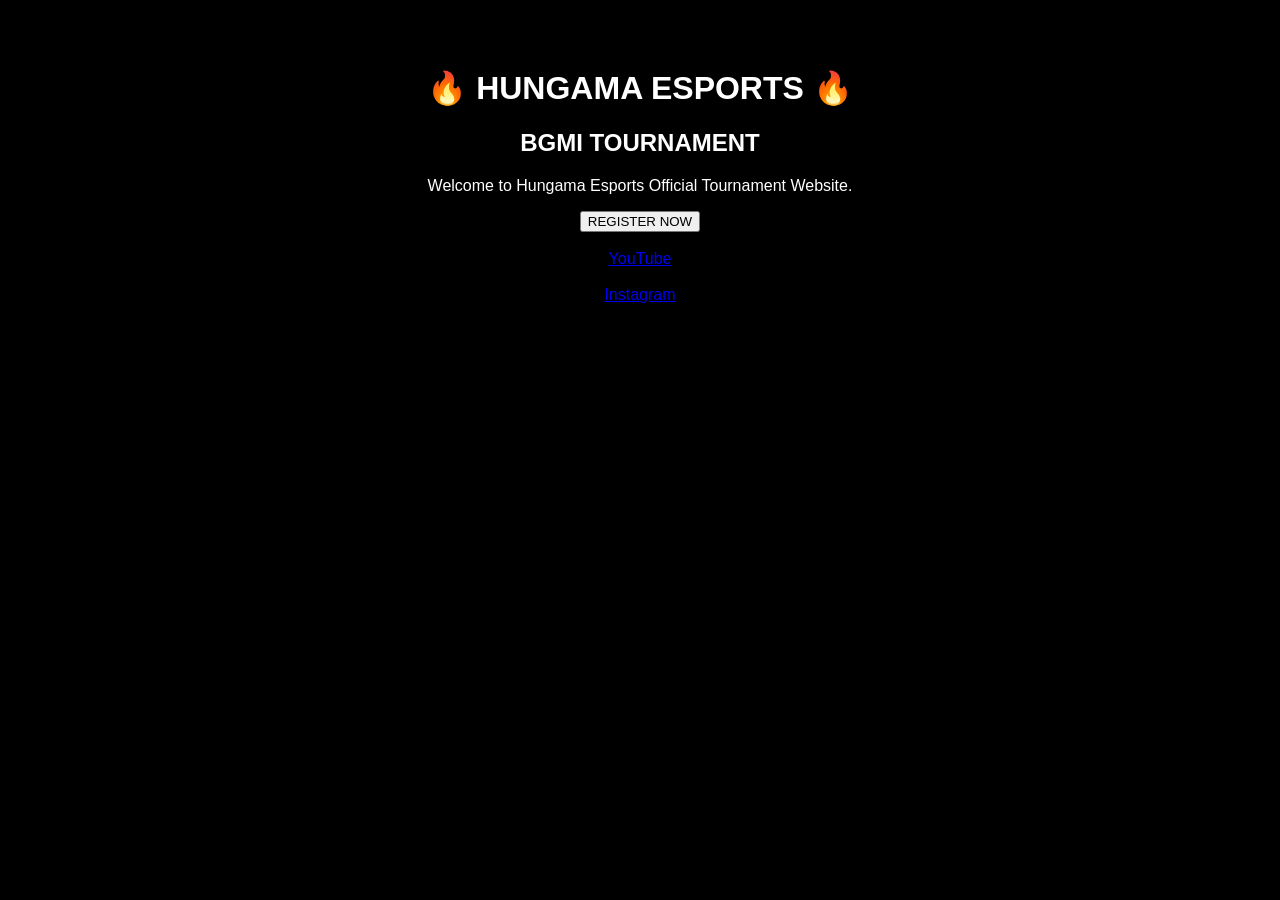
==== index.html @ 8bc0130c "Create index.html for Hungama Esports tournament Initial creation of the tournament website with bas" ====
<!DOCTYPE html>
<html lang="en">
<head>
  <meta charset="UTF-8">
  <meta name="viewport" content="width=device-width, initial-scale=1.0">
  <title>Hungama Esports</title>
</head>
<body style="background:#000;color:#fff;text-align:center;font-family:Arial;padding:40px;">

<h1>🔥 HUNGAMA ESPORTS 🔥</h1>

<h2>BGMI TOURNAMENT</h2>

<p>Welcome to Hungama Esports Official Tournament Website.</p>

<button>REGISTER NOW</button>

<br><br>

<a href="https://youtube.com/@hungama_esport?si=5mt2iLfb521uN93T" target="_blank">
YouTube
</a>

<br><br>

<a href="https://www.instagram.com/official_hungama_esport?igsh=Z2xwNmg2cGlmNXA0" target="_blank">
Instagram
</a>

</body>
</html>
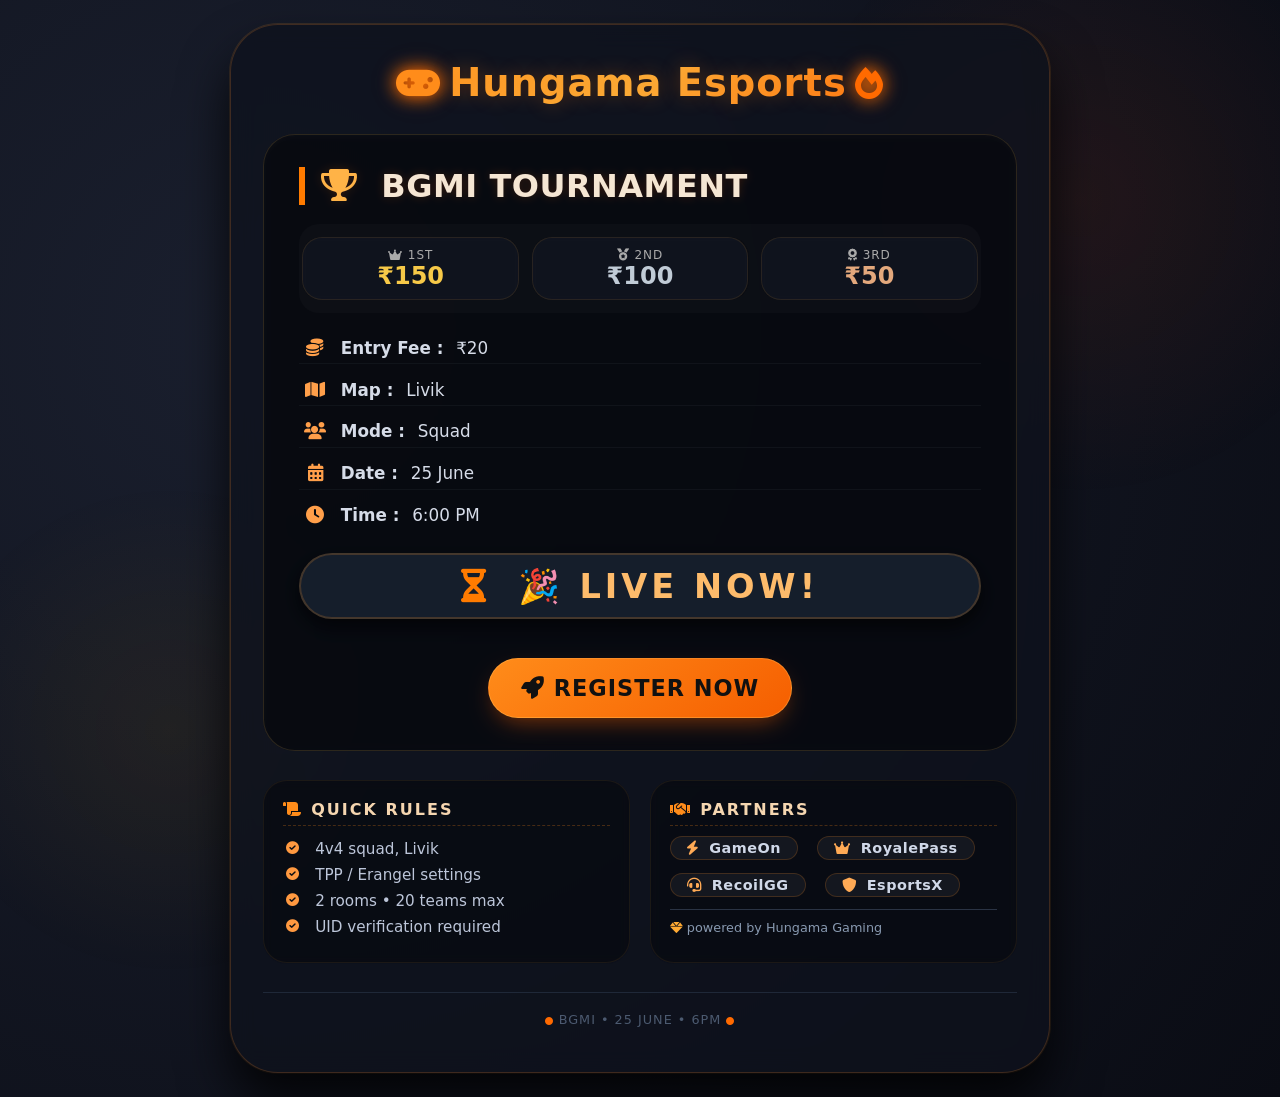
==== commit 016d7bfa: "Update index.html" ====
--- a/index.html
+++ b/index.html
@@ -1,31 +1,472 @@
 <!DOCTYPE html>
 <html lang="en">
 <head>
-  <meta charset="UTF-8">
-  <meta name="viewport" content="width=device-width, initial-scale=1.0">
-  <title>Hungama Esports</title>
+  <meta charset="UTF-8" />
+  <meta name="viewport" content="width=device-width, initial-scale=1.0" />
+  <title>Hungama Esports · BGMI Arena</title>
+  <!-- Font Awesome Icons (free) -->
+  <link rel="stylesheet" href="https://cdnjs.cloudflare.com/ajax/libs/font-awesome/6.0.0-beta3/css/all.min.css" />
+  <style>
+    /* ---- RESET & GLOBAL ---- */
+    * {
+      margin: 0;
+      padding: 0;
+      box-sizing: border-box;
+    }
+
+    body {
+      font-family: 'Segoe UI', Roboto, system-ui, sans-serif;
+      background: #0b0d15;
+      min-height: 100vh;
+      display: flex;
+      align-items: center;
+      justify-content: center;
+      padding: 1.5rem;
+      /* subtle moving gradient background */
+      background: radial-gradient(circle at 20% 30%, #1a1f2e, #0a0c14);
+      position: relative;
+    }
+
+    /* animated glow orbs */
+    body::before {
+      content: '';
+      position: fixed;
+      width: 600px;
+      height: 600px;
+      background: radial-gradient(circle, rgba(255, 70, 0, 0.08), transparent 70%);
+      top: -100px;
+      right: -100px;
+      z-index: 0;
+      pointer-events: none;
+    }
+    body::after {
+      content: '';
+      position: fixed;
+      width: 500px;
+      height: 500px;
+      background: radial-gradient(circle, rgba(255, 180, 0, 0.06), transparent 70%);
+      bottom: -80px;
+      left: -80px;
+      z-index: 0;
+      pointer-events: none;
+    }
+
+    .overlay {
+      position: relative;
+      z-index: 2;
+      width: 100%;
+      max-width: 820px;
+      margin: 0 auto;
+      background: rgba(14, 18, 28, 0.75);
+      backdrop-filter: blur(12px);
+      -webkit-backdrop-filter: blur(12px);
+      border-radius: 48px;
+      padding: 2.2rem 2rem 2.8rem;
+      box-shadow: 0 30px 50px rgba(0, 0, 0, 0.8), 0 0 0 1px rgba(255, 160, 50, 0.15);
+      border: 1px solid rgba(255, 140, 40, 0.2);
+      transition: all 0.2s;
+    }
+
+    /* ---- HEADER ---- */
+    h1 {
+      font-size: 2.4rem;
+      font-weight: 800;
+      letter-spacing: 1px;
+      text-align: center;
+      background: linear-gradient(135deg, #ff8c1a, #fbb03b, #ff5e00);
+      -webkit-background-clip: text;
+      background-clip: text;
+      color: transparent;
+      text-shadow: 0 0 20px rgba(255, 120, 0, 0.3);
+      margin-bottom: 1.8rem;
+      display: flex;
+      align-items: center;
+      justify-content: center;
+      gap: 0.5rem;
+      flex-wrap: wrap;
+    }
+    h1 i {
+      font-size: 2.2rem;
+      color: #ff8c1a;
+      filter: drop-shadow(0 0 8px #ff6a00);
+    }
+
+    /* ---- CARD (tournament details) ---- */
+    .card {
+      background: rgba(0, 0, 0, 0.4);
+      backdrop-filter: blur(4px);
+      border-radius: 32px;
+      padding: 2rem 2.2rem;
+      border: 1px solid rgba(255, 200, 100, 0.15);
+      box-shadow: inset 0 2px 4px rgba(255, 255, 255, 0.02);
+      display: flex;
+      flex-direction: column;
+      gap: 0.6rem;
+    }
+
+    .card h2 {
+      font-size: 2rem;
+      font-weight: 700;
+      color: #f5e6d3;
+      letter-spacing: 0.5px;
+      border-left: 6px solid #ff7b00;
+      padding-left: 1rem;
+      margin-bottom: 0.4rem;
+      text-shadow: 0 0 10px rgba(255, 100, 0, 0.2);
+    }
+
+    /* prize highlight */
+    .prize-grid {
+      display: grid;
+      grid-template-columns: 1fr 1fr 1fr;
+      gap: 0.8rem;
+      background: rgba(255, 255, 255, 0.02);
+      border-radius: 20px;
+      padding: 0.8rem 0.2rem;
+      margin: 0.2rem 0 0.6rem;
+    }
+    .prize-item {
+      background: rgba(20, 25, 40, 0.6);
+      border-radius: 20px;
+      padding: 0.6rem 0.2rem;
+      text-align: center;
+      border: 1px solid rgba(255, 180, 50, 0.1);
+      backdrop-filter: blur(2px);
+    }
+    .prize-item span {
+      display: block;
+      font-size: 0.75rem;
+      text-transform: uppercase;
+      letter-spacing: 1px;
+      color: #aaa;
+    }
+    .prize-item strong {
+      font-size: 1.5rem;
+      font-weight: 700;
+      color: #ffc285;
+    }
+    .prize-item.gold strong { color: #f7c948; }
+    .prize-item.silver strong { color: #c0cbd6; }
+    .prize-item.bronze strong { color: #e3a87c; }
+
+    .card p {
+      font-size: 1.05rem;
+      color: #d6dce8;
+      display: flex;
+      align-items: center;
+      gap: 0.8rem;
+      padding: 0.35rem 0.2rem;
+      border-bottom: 1px solid rgba(255, 255, 255, 0.04);
+    }
+    .card p i {
+      width: 1.6rem;
+      color: #ff9f4a;
+      font-size: 1.1rem;
+      text-align: center;
+    }
+    .card p:last-of-type {
+      border-bottom: none;
+    }
+
+    /* ---- COUNTDOWN (big) ---- */
+    #countdown {
+      font-size: 2.1rem;
+      font-weight: 700;
+      background: #151e2b;
+      padding: 0.8rem 1.2rem;
+      border-radius: 60px;
+      text-align: center;
+      margin: 0.8rem 0 1.2rem;
+      letter-spacing: 4px;
+      color: #fdbb6b;
+      box-shadow: inset 0 0 0 1px rgba(255, 150, 50, 0.2), 0 8px 20px rgba(0,0,0,0.6);
+      font-variant-numeric: tabular-nums;
+      border: 1px solid rgba(255, 160, 50, 0.2);
+    }
+    #countdown i {
+      margin-right: 12px;
+      color: #ff7b00;
+    }
+
+    /* ---- BUTTON ---- */
+    .btn {
+      display: inline-flex;
+      align-items: center;
+      justify-content: center;
+      gap: 10px;
+      background: linear-gradient(145deg, #ff7b00, #e86500);
+      padding: 1rem 2rem;
+      font-size: 1.4rem;
+      font-weight: 700;
+      text-transform: uppercase;
+      letter-spacing: 1px;
+      color: #0b0d15;
+      border-radius: 60px;
+      text-decoration: none;
+      transition: all 0.2s ease;
+      border: none;
+      box-shadow: 0 10px 25px -8px rgba(255, 100, 0, 0.5);
+      margin-top: 0.6rem;
+      width: fit-content;
+      align-self: center;
+      background: linear-gradient(145deg, #ff8c1a, #f55e00);
+      color: #111;
+      font-weight: 800;
+      border: 1px solid rgba(255, 200, 100, 0.3);
+    }
+    .btn i {
+      font-size: 1.4rem;
+    }
+    .btn:hover {
+      transform: scale(1.03);
+      background: linear-gradient(145deg, #ff9a2e, #ff5e00);
+      box-shadow: 0 0 30px #ff7b00aa;
+      color: #000;
+    }
+    .btn:active {
+      transform: scale(0.96);
+    }
+
+    /* ---- extra sections: rules & sponsors ---- */
+    .extra-row {
+      display: flex;
+      flex-wrap: wrap;
+      gap: 1.2rem;
+      margin-top: 1.8rem;
+      justify-content: space-between;
+    }
+    .extra-box {
+      flex: 1 1 200px;
+      background: rgba(0, 0, 0, 0.3);
+      backdrop-filter: blur(4px);
+      border-radius: 24px;
+      padding: 1.2rem 1.2rem 1.4rem;
+      border: 1px solid rgba(255, 180, 70, 0.08);
+    }
+    .extra-box h3 {
+      color: #f5d6b0;
+      font-size: 1rem;
+      text-transform: uppercase;
+      letter-spacing: 2px;
+      margin-bottom: 0.6rem;
+      display: flex;
+      align-items: center;
+      gap: 8px;
+      border-bottom: 1px dashed #ff8c1a40;
+      padding-bottom: 0.4rem;
+    }
+    .extra-box h3 i {
+      color: #ff8c1a;
+    }
+    .extra-box ul {
+      list-style: none;
+      color: #bcc6d9;
+      font-size: 0.95rem;
+      padding-left: 0.2rem;
+    }
+    .extra-box ul li {
+      padding: 0.25rem 0;
+      display: flex;
+      align-items: center;
+      gap: 0.6rem;
+    }
+    .extra-box ul li i {
+      color: #ff9940;
+      width: 1.2rem;
+      font-size: 0.8rem;
+    }
+    .sponsor-logos {
+      display: flex;
+      flex-wrap: wrap;
+      gap: 0.8rem 1.2rem;
+      align-items: center;
+      margin-top: 0.2rem;
+    }
+    .sponsor-logos span {
+      background: rgba(255, 255, 255, 0.05);
+      padding: 0.2rem 1rem;
+      border-radius: 40px;
+      font-size: 0.9rem;
+      font-weight: 600;
+      color: #d0d8e8;
+      border: 1px solid #ff8c1a30;
+      letter-spacing: 0.5px;
+    }
+    .sponsor-logos i {
+      color: #ffaa55;
+      margin-right: 5px;
+    }
+
+    /* ---- responsive ---- */
+    @media (max-width: 650px) {
+      .overlay {
+        padding: 1.5rem 1rem;
+      }
+      h1 {
+        font-size: 1.8rem;
+      }
+      .card h2 {
+        font-size: 1.6rem;
+        padding-left: 0.6rem;
+      }
+      .prize-grid {
+        grid-template-columns: 1fr 1fr 1fr;
+        gap: 0.4rem;
+      }
+      #countdown {
+        font-size: 1.6rem;
+        padding: 0.6rem 0.5rem;
+      }
+      .btn {
+        font-size: 1.1rem;
+        padding: 0.8rem 1.6rem;
+        width: 100%;
+        justify-content: center;
+      }
+      .extra-row {
+        flex-direction: column;
+      }
+    }
+    @media (max-width: 420px) {
+      .prize-grid {
+        grid-template-columns: 1fr;
+      }
+      .card p {
+        font-size: 0.95rem;
+        flex-wrap: wrap;
+      }
+    }
+  </style>
 </head>
-<body style="background:#000;color:#fff;text-align:center;font-family:Arial;padding:40px;">
-
-<h1>🔥 HUNGAMA ESPORTS 🔥</h1>
-
-<h2>BGMI TOURNAMENT</h2>
-
-<p>Welcome to Hungama Esports Official Tournament Website.</p>
-
-<button>REGISTER NOW</button>
-
-<br><br>
-
-<a href="https://youtube.com/@hungama_esport?si=5mt2iLfb521uN93T" target="_blank">
-YouTube
-</a>
-
-<br><br>
-
-<a href="https://www.instagram.com/official_hungama_esport?igsh=Z2xwNmg2cGlmNXA0" target="_blank">
-Instagram
-</a>
-
+<body>
+
+<div class="overlay">
+
+  <!-- HEADER with icon -->
+  <h1>
+    <i class="fas fa-gamepad"></i>
+    Hungama Esports
+    <i class="fas fa-fire" style="color:#ff6a00; font-size:2rem;"></i>
+  </h1>
+
+  <div class="card">
+
+    <h2><i class="fas fa-trophy" style="color:#ffb347; margin-right:12px;"></i> BGMI TOURNAMENT</h2>
+
+    <!-- Prize podium grid -->
+    <div class="prize-grid">
+      <div class="prize-item gold">
+        <span><i class="fas fa-crown"></i> 1st</span>
+        <strong>₹150</strong>
+      </div>
+      <div class="prize-item silver">
+        <span><i class="fas fa-medal"></i> 2nd</span>
+        <strong>₹100</strong>
+      </div>
+      <div class="prize-item bronze">
+        <span><i class="fas fa-award"></i> 3rd</span>
+        <strong>₹50</strong>
+      </div>
+    </div>
+
+    <!-- Details with icons -->
+    <p><i class="fas fa-coins"></i> <strong>Entry Fee :</strong> ₹20</p>
+    <p><i class="fas fa-map"></i> <strong>Map :</strong> Livik</p>
+    <p><i class="fas fa-users"></i> <strong>Mode :</strong> Squad</p>
+    <p><i class="fas fa-calendar-alt"></i> <strong>Date :</strong> 25 June</p>
+    <p><i class="fas fa-clock"></i> <strong>Time :</strong> 6:00 PM</p>
+
+    <!-- Countdown -->
+    <div id="countdown">
+      <i class="fas fa-hourglass-half"></i> 
+      <span id="timerDisplay">--:--:--</span>
+    </div>
+
+    <!-- Register button -->
+    <a class="btn" href="#">
+      <i class="fas fa-rocket"></i> REGISTER NOW
+    </a>
+
+  </div> <!-- end .card -->
+
+  <!-- ADDITIONAL SECTIONS: RULES + SPONSORS (extra gaming flavour) -->
+  <div class="extra-row">
+    <!-- RULES box -->
+    <div class="extra-box">
+      <h3><i class="fas fa-scroll"></i> quick rules</h3>
+      <ul>
+        <li><i class="fas fa-check-circle"></i> 4v4 squad, Livik</li>
+        <li><i class="fas fa-check-circle"></i> TPP / Erangel settings</li>
+        <li><i class="fas fa-check-circle"></i> 2 rooms • 20 teams max</li>
+        <li><i class="fas fa-check-circle"></i> UID verification required</li>
+      </ul>
+    </div>
+
+    <!-- SPONSORS / partners -->
+    <div class="extra-box">
+      <h3><i class="fas fa-handshake"></i> partners</h3>
+      <div class="sponsor-logos">
+        <span><i class="fas fa-bolt"></i> GameOn</span>
+        <span><i class="fas fa-crown"></i> RoyalePass</span>
+        <span><i class="fas fa-headset"></i> RecoilGG</span>
+        <span><i class="fas fa-shield-alt"></i> EsportsX</span>
+      </div>
+      <p style="color:#8899b0; font-size:0.8rem; margin-top:12px; border-top:1px solid #2a3344; padding-top:10px;">
+        <i class="fas fa-gem" style="color:#ffaa33;"></i> powered by Hungama Gaming
+      </p>
+    </div>
+  </div>
+
+  <!-- small footer note -->
+  <div style="text-align:center; margin-top: 1.8rem; color:#4c5a70; font-size:0.8rem; letter-spacing:1px; border-top:1px solid #1f2838; padding-top:1.2rem;">
+    <i class="fas fa-circle" style="color:#ff6a00; font-size:0.5rem; vertical-align:middle;"></i>
+    BGMI • 25 JUNE • 6PM  <i class="fas fa-circle" style="color:#ff6a00; font-size:0.5rem; vertical-align:middle;"></i>
+  </div>
+
+</div> <!-- end .overlay -->
+
+<script>
+  (function() {
+    // Set the target date: 25 June 2026, 18:00 (6:00 PM)
+    const targetDate = new Date(2026, 5, 25, 18, 0, 0).getTime();
+
+    const timerElement = document.getElementById('timerDisplay');
+    if (!timerElement) return;
+
+    function updateCountdown() {
+      const now = Date.now();
+      let diff = targetDate - now;
+
+      if (diff <= 0) {
+        timerElement.innerHTML = '🎉 LIVE NOW!';
+        return;
+      }
+
+      const days = Math.floor(diff / (1000 * 60 * 60 * 24));
+      diff -= days * (1000 * 60 * 60 * 24);
+      const hours = Math.floor(diff / (1000 * 60 * 60));
+      diff -= hours * (1000 * 60 * 60);
+      const minutes = Math.floor(diff / (1000 * 60));
+      diff -= minutes * (1000 * 60);
+      const seconds = Math.floor(diff / 1000);
+
+      // Format: DD:HH:MM:SS  (or only HH:MM:SS if days=0)
+      let display = '';
+      if (days > 0) {
+        display += String(days).padStart(2, '0') + 'd ';
+      }
+      display += String(hours).padStart(2, '0') + 'h ';
+      display += String(minutes).padStart(2, '0') + 'm ';
+      display += String(seconds).padStart(2, '0') + 's';
+
+      timerElement.textContent = display;
+    }
+
+    updateCountdown();
+    setInterval(updateCountdown, 1000);
+  })();
+</script>
+
+<!-- extra micro-interaction: any link click (no action) -->
 </body>
-</html>
+  </html>
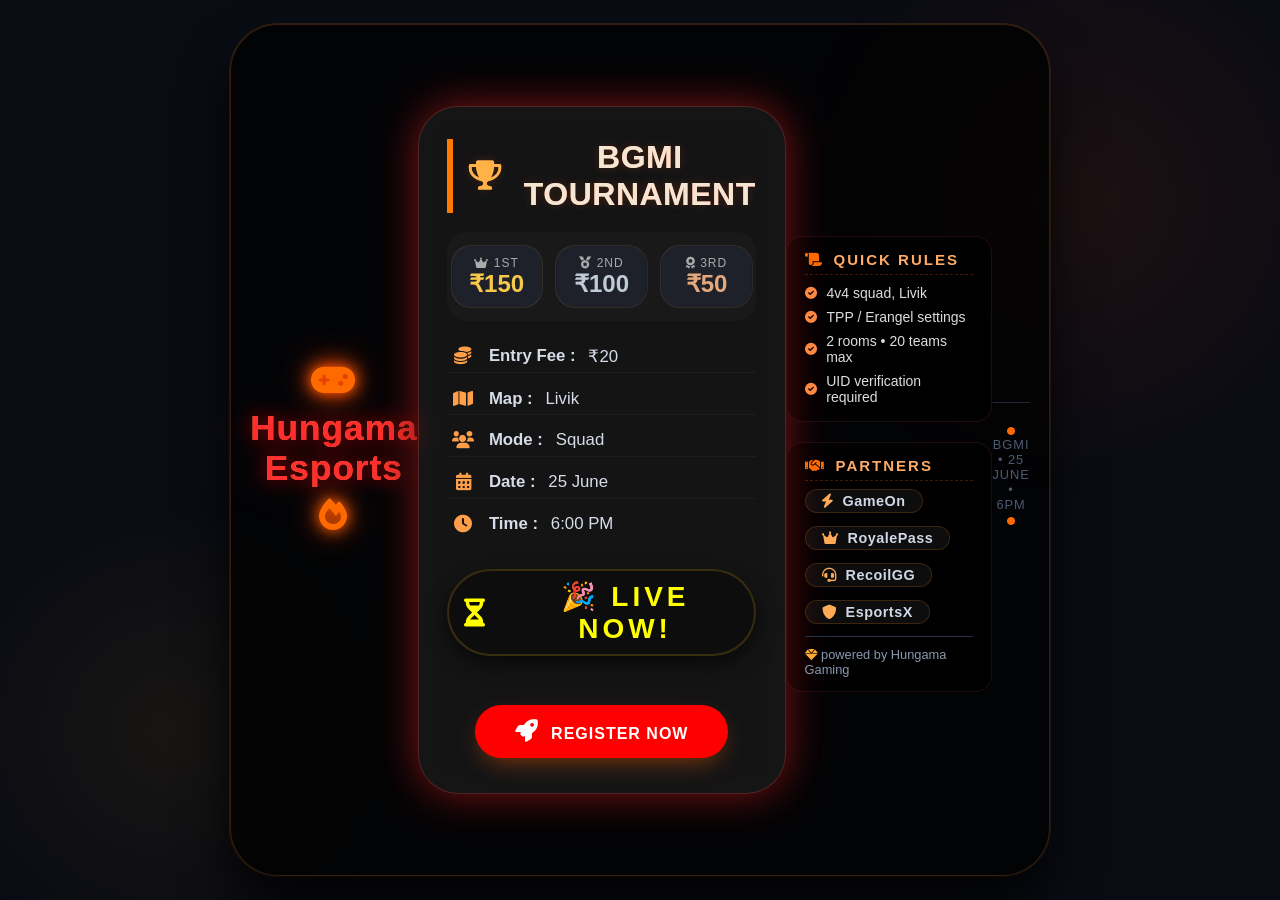
==== commit d6e143a5: "Update index.html" ====
--- a/index.html
+++ b/index.html
@@ -470,3 +470,5 @@
 <!-- extra micro-interaction: any link click (no action) -->
 </body>
   </html>
+
+<link rel="stylesheet" href="style.css">
--- a/style.css
+++ b/style.css
@@ -0,0 +1,394 @@
+/* ===== RESET & BASE ===== */
+* {
+  margin: 0;
+  padding: 0;
+  box-sizing: border-box;
+  font-family: Arial, sans-serif;
+}
+
+body {
+  background: url("https://images.unsplash.com/photo-1542751371-adc38448a05e?w=1600") center/cover no-repeat;
+  height: 100vh;
+  display: flex;
+  justify-content: center;
+  align-items: center;
+  background-color: #0a0c14; /* fallback */
+}
+
+/* ===== OVERLAY ===== */
+.overlay {
+  width: 100%;
+  height: 100%;
+  background: rgba(0, 0, 0, 0.75);
+  backdrop-filter: blur(2px);
+  display: flex;
+  justify-content: center;
+  align-items: center;
+  padding: 1.2rem;
+}
+
+/* ===== MAIN CARD ===== */
+.card {
+  width: 90%;
+  max-width: 460px;
+  background: rgba(255, 255, 255, 0.08);
+  backdrop-filter: blur(14px);
+  -webkit-backdrop-filter: blur(14px);
+  padding: 2rem 1.8rem 2.2rem;
+  border-radius: 40px;
+  text-align: center;
+  color: white;
+  box-shadow: 0 0 40px rgba(255, 40, 40, 0.5), 0 10px 40px rgba(0, 0, 0, 0.7);
+  border: 1px solid rgba(255, 80, 80, 0.25);
+  transition: 0.3s ease;
+}
+
+.card:hover {
+  box-shadow: 0 0 60px rgba(255, 60, 60, 0.7), 0 10px 40px #000;
+}
+
+/* ===== HEADINGS ===== */
+h1 {
+  color: #ff3030;
+  font-size: 2.2rem;
+  font-weight: 800;
+  letter-spacing: 1px;
+  margin-bottom: 0.5rem;
+  text-shadow: 0 0 20px rgba(255, 0, 0, 0.6), 0 0 40px rgba(255, 0, 0, 0.3);
+  display: flex;
+  align-items: center;
+  justify-content: center;
+  gap: 10px;
+  flex-wrap: wrap;
+}
+
+h1 i {
+  color: #ff6a00;
+  filter: drop-shadow(0 0 6px #ff8800);
+}
+
+h2 {
+  font-size: 1.7rem;
+  font-weight: 700;
+  background: linear-gradient(135deg, #ffb07c, #ff5e5e);
+  -webkit-background-clip: text;
+  background-clip: text;
+  color: transparent;
+  margin-bottom: 1.2rem;
+  letter-spacing: 1px;
+  display: flex;
+  align-items: center;
+  justify-content: center;
+  gap: 10px;
+}
+
+h2 i {
+  color: #ffb347;
+  font-size: 1.8rem;
+}
+
+/* ===== PRIZE PODIUM ===== */
+.prize-podium {
+  display: flex;
+  justify-content: center;
+  gap: 12px;
+  margin: 0 0 18px 0;
+  flex-wrap: wrap;
+}
+
+.prize-podium .p-item {
+  background: rgba(0, 0, 0, 0.35);
+  padding: 8px 16px;
+  border-radius: 30px;
+  border: 1px solid rgba(255, 200, 100, 0.2);
+  min-width: 80px;
+  backdrop-filter: blur(4px);
+}
+
+.prize-podium .p-item .rank {
+  font-size: 13px;
+  opacity: 0.8;
+  display: block;
+  color: #ccc;
+}
+
+.prize-podium .p-item .amount {
+  font-size: 22px;
+  font-weight: bold;
+  color: #ffd700;
+}
+
+.prize-podium .p-item:nth-child(2) .amount {
+  color: #c0cbd6;
+}
+
+.prize-podium .p-item:nth-child(3) .amount {
+  color: #e3a87c;
+}
+
+/* ===== DETAIL ROWS ===== */
+.detail-row {
+  display: flex;
+  align-items: center;
+  justify-content: center;
+  gap: 10px;
+  margin: 6px 0;
+  font-size: 17px;
+  background: rgba(0, 0, 0, 0.2);
+  padding: 6px 14px;
+  border-radius: 40px;
+  border: 1px solid rgba(255, 255, 255, 0.05);
+}
+
+.detail-row i {
+  color: #ff6a00;
+  width: 22px;
+  font-size: 18px;
+}
+
+.detail-row strong {
+  color: #fff;
+  margin-right: 4px;
+}
+
+/* ===== BUTTON ===== */
+.btn {
+  display: inline-block;
+  margin-top: 20px;
+  padding: 15px 40px;
+  background: red;
+  color: white;
+  text-decoration: none;
+  border-radius: 50px;
+  font-weight: bold;
+  transition: 0.3s;
+  border: none;
+  cursor: pointer;
+  font-size: 1rem;
+}
+
+.btn:hover {
+  transform: scale(1.1);
+  background: #ff4444;
+}
+
+.btn i {
+  margin-right: 8px;
+}
+
+/* ===== COUNTDOWN ===== */
+#countdown {
+  font-size: 28px;
+  margin-top: 20px;
+  color: yellow;
+  font-weight: bold;
+  background: rgba(0, 0, 0, 0.3);
+  padding: 10px 16px;
+  border-radius: 50px;
+  border: 1px solid rgba(255, 255, 0, 0.15);
+  display: flex;
+  align-items: center;
+  justify-content: center;
+  gap: 10px;
+}
+
+#countdown i {
+  color: yellow;
+}
+
+/* ===== EXTRA SECTION (RULES + SPONSORS) ===== */
+.extra-section {
+  display: flex;
+  flex-direction: column;
+  gap: 14px;
+  margin-top: 22px;
+}
+
+.extra-box {
+  background: rgba(0, 0, 0, 0.3);
+  backdrop-filter: blur(6px);
+  border-radius: 16px;
+  padding: 14px 18px;
+  border: 1px solid rgba(255, 100, 100, 0.12);
+  text-align: left;
+}
+
+.extra-box h3 {
+  font-size: 15px;
+  text-transform: uppercase;
+  letter-spacing: 2px;
+  color: #ffaa66;
+  margin-bottom: 8px;
+  display: flex;
+  align-items: center;
+  gap: 10px;
+  border-bottom: 1px dashed rgba(255, 106, 0, 0.25);
+  padding-bottom: 6px;
+}
+
+.extra-box h3 i {
+  color: #ff6a00;
+}
+
+.extra-box ul {
+  list-style: none;
+  padding: 0;
+  display: flex;
+  flex-wrap: wrap;
+  gap: 4px 16px;
+}
+
+.extra-box ul li {
+  font-size: 14px;
+  color: #ddd;
+  display: flex;
+  align-items: center;
+  gap: 6px;
+  padding: 2px 0;
+}
+
+.extra-box ul li i {
+  color: #ff8844;
+  font-size: 12px;
+  width: 16px;
+}
+
+/* ===== SPONSOR CHIPS ===== */
+.sponsor-chips {
+  display: flex;
+  flex-wrap: wrap;
+  gap: 10px;
+  margin-top: 4px;
+}
+
+.sponsor-chips span {
+  background: rgba(255, 255, 255, 0.06);
+  padding: 5px 18px;
+  border-radius: 40px;
+  font-size: 14px;
+  border: 1px solid rgba(255, 106, 0, 0.2);
+  color: #e0e8f0;
+  font-weight: 600;
+  letter-spacing: 0.5px;
+}
+
+.sponsor-chips span i {
+  color: #ff8844;
+  margin-right: 6px;
+}
+
+/* ===== FOOTER NOTE ===== */
+.footer-note {
+  margin-top: 20px;
+  font-size: 12px;
+  color: #8899bb;
+  border-top: 1px solid rgba(255, 106, 0, 0.15);
+  padding-top: 14px;
+  letter-spacing: 1px;
+  display: flex;
+  justify-content: center;
+  gap: 14px;
+  align-items: center;
+  flex-wrap: wrap;
+}
+
+.footer-note i {
+  color: #ff6a00;
+  font-size: 8px;
+}
+
+.footer-note .hashtag {
+  color: #ff8844;
+}
+
+.footer-note .hashtag i {
+  font-size: 12px;
+  color: #ff6a00;
+}
+
+/* ===== RESPONSIVE ===== */
+@media (max-width: 520px) {
+  .card {
+    padding: 1.5rem 1.2rem 1.8rem;
+    max-width: 100%;
+  }
+
+  h1 {
+    font-size: 1.8rem;
+  }
+
+  h2 {
+    font-size: 1.4rem;
+  }
+
+  .prize-podium {
+    gap: 6px;
+  }
+
+  .prize-podium .p-item {
+    padding: 4px 12px;
+    min-width: 60px;
+  }
+
+  .prize-podium .p-item .amount {
+    font-size: 18px;
+  }
+
+  .detail-row {
+    font-size: 15px;
+    padding: 4px 10px;
+    flex-wrap: wrap;
+  }
+
+  #countdown {
+    font-size: 22px;
+    padding: 8px 12px;
+  }
+
+  .extra-box ul li {
+    font-size: 13px;
+  }
+
+  .btn {
+    padding: 12px 30px;
+    font-size: 0.95rem;
+    width: 100%;
+  }
+}
+
+@media (max-width: 380px) {
+  .card {
+    padding: 1rem 0.8rem;
+  }
+
+  h1 {
+    font-size: 1.4rem;
+  }
+
+  h2 {
+    font-size: 1.2rem;
+  }
+
+  .prize-podium .p-item {
+    min-width: 50px;
+    padding: 3px 8px;
+  }
+
+  .prize-podium .p-item .amount {
+    font-size: 15px;
+  }
+
+  .detail-row {
+    font-size: 13px;
+    padding: 3px 8px;
+  }
+
+  #countdown {
+    font-size: 18px;
+  }
+
+  .sponsor-chips span {
+    font-size: 12px;
+    padding: 3px 12px;
+  }
+    }
